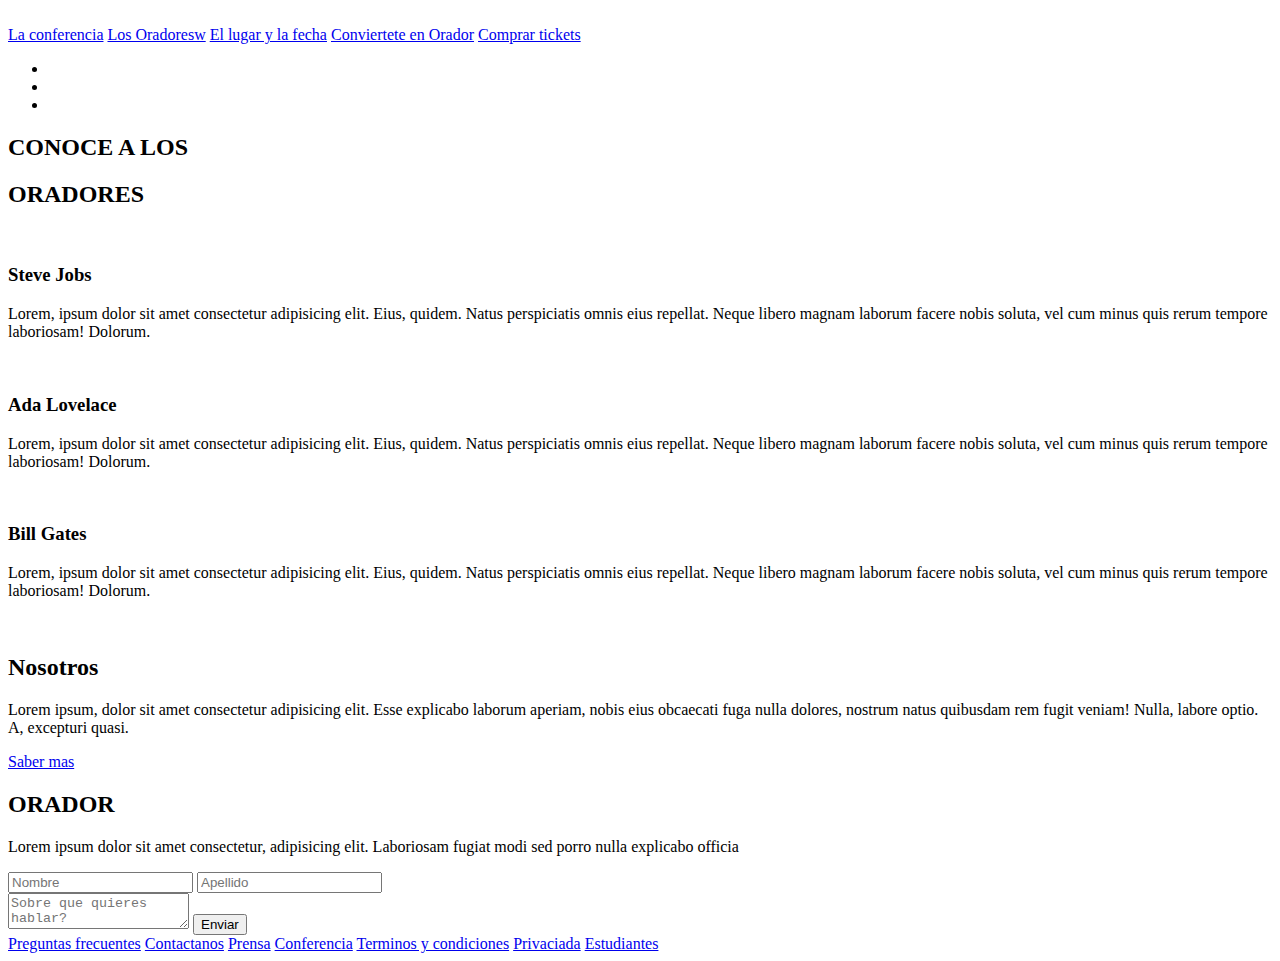
==== index.html @ 982222c0 "Pag Final" ====
<!DOCTYPE html>
<html lang="en">

<head>
    <meta charset="UTF-8">
    <meta name="viewport" content="width=device-width, initial-scale=1.0">
    <title>Mi pagina</title>
    <link rel="stylesheet" href="../css/stylo.css">
</head>

<body>
    <header class="header">

        <!-- Contenedor de Logo -->
            <div class="logo">
                <img src="../Imagenes/codoacodo.png" alt=""><span class="msj"></span>
            </div>

        <!-- Contenedor de menu de navegacion -->
        <nav class="navbar">
                <a href="#">La conferencia</a>
                <a href="#">Los Oradoresw</a>
                <a href="#">El lugar y la fecha</a>
                <a href="#">Conviertete en Orador</a>
                <a href="#">Comprar tickets</a>
        </nav>

    </header>

    <!-- Primer texto -->
    <section class="seccion-uno">
         <div class="carrucel">
            <ul>
                <li><img class="img" src="../Imagenes/ba1.jpg" alt=""></li>
                <li><img class="img" src="../Imagenes/ba2.jpg" alt=""></li>
                <li><img class="img" src="../Imagenes/ba3.jpg" alt=""></li>
            </ul>
            
        </p>

        </div>
    </section>

    <section class="seccion-dos">
        <h2 class="title">CONOCE A LOS</h2>
        <h2 class="title">ORADORES</H2>

        <div class="box">
            <i> <img class="img" src="../Imagenes/steve.jpg" alt=""></i>
            <h3 class="nombre">Steve Jobs</h3>
            <p class="descripcion">Lorem, ipsum dolor sit amet consectetur adipisicing elit. Eius, quidem. Natus perspiciatis omnis eius
                repellat. Neque libero magnam laborum facere nobis soluta, vel cum minus quis rerum tempore laboriosam!
                Dolorum.
            </p>
        </div>

        <div class="box">
            <i> <img class="img" src="../Imagenes/ada.jpeg" alt=""></i>
            <h3 class="nombre">Ada Lovelace</h3>
            <p class="descripcion">Lorem, ipsum dolor sit amet consectetur adipisicing elit. Eius, quidem. Natus perspiciatis omnis eius
                repellat. Neque libero magnam laborum facere nobis soluta, vel cum minus quis rerum tempore laboriosam!
                Dolorum.
            </p>
        </div>

        <div class="box">
            <i> <img class="img" src="../Imagenes/bill.jpg" alt=""></i>
            <h3 class="nombre">Bill Gates</h3>
            <p class="descripcion">Lorem, ipsum dolor sit amet consectetur adipisicing elit. Eius, quidem. Natus perspiciatis omnis eius
                repellat. Neque libero magnam laborum facere nobis soluta, vel cum minus quis rerum tempore laboriosam!
                Dolorum.
            </p>
        </div>

    </section>

    <section class="seccion-tres">

        <div class="box-tres">
            <i><img src="../Imagenes/honolulu.jpg" alt=""> </i>
        </div>

        <div class="box-tres">
            <h2 class="title3"> Nosotros</h2>
        <p class="texto3">Lorem ipsum, dolor sit amet consectetur adipisicing elit. Esse explicabo laborum aperiam, nobis eius
            obcaecati fuga nulla dolores, nostrum natus quibusdam rem fugit veniam! Nulla, labore optio. A, excepturi
            quasi.</p>

        <a href="#" class="btn3">Saber mas</a>
        </div>
    </section>

    <section class="seccion-4">
        <article class="contain">
            <h2>ORADOR</h2>
            <p>Lorem ipsum dolor sit amet consectetur, adipisicing elit. Laboriosam fugiat modi sed porro nulla explicabo officia</p>
            
            <div class="input-container">
                <input type="text" id="input1" placeholder="Nombre ">
                <input type="text" id="input2" placeholder="Apellido">
            </div>
            
            <textarea id="textbox" placeholder="Sobre que quieres hablar?"></textarea>
            
            <button id="boton">Enviar</button>
        </article>
    </section>

    <footer class="footer">
        <div class="footer-items">
            <a href="#"> Preguntas frecuentes</a>
            <a href="#">Contactanos</a>
            <a href="#">Prensa</a>
            <a href="#">Conferencia</a>
            <a href="#">Terminos y condiciones</a>
            <a href="#">Privaciada</a>
            <a href="#">Estudiantes</a>
        </div>
    </footer>
    

</body>

</html>
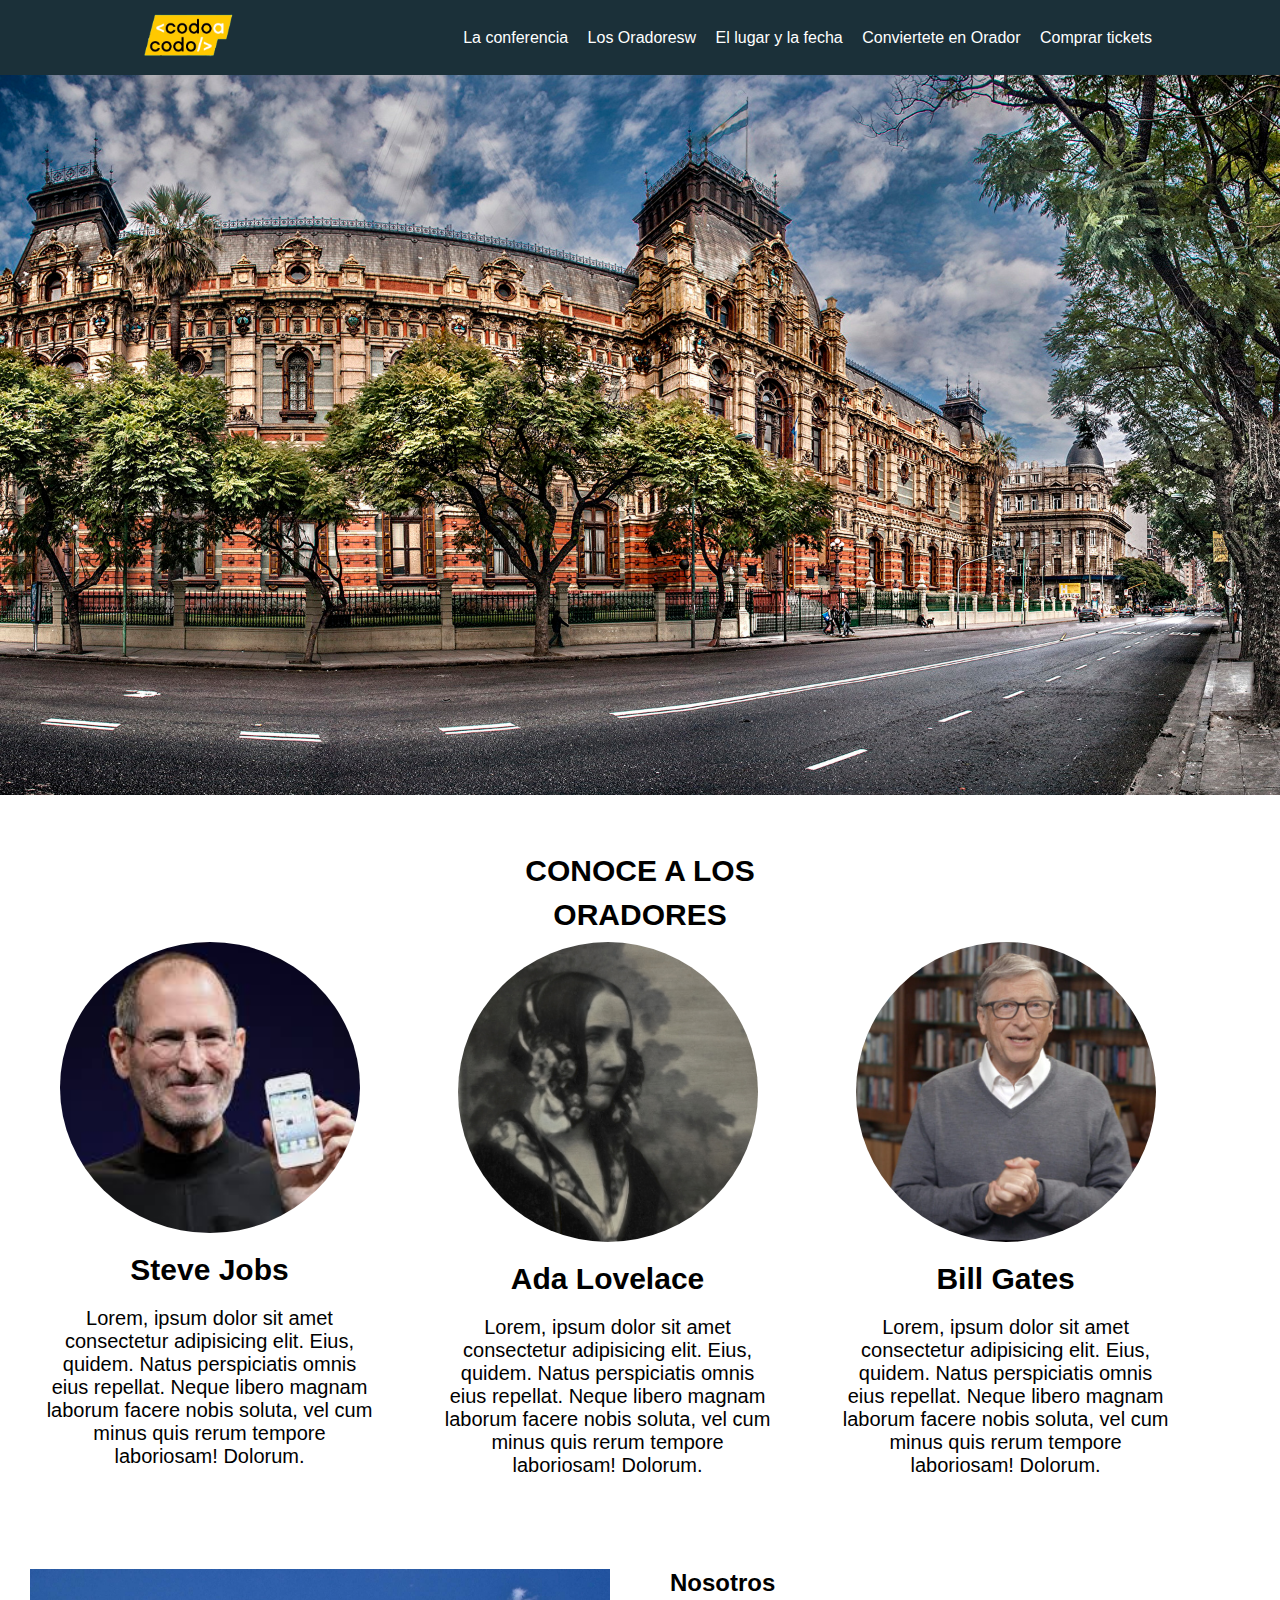
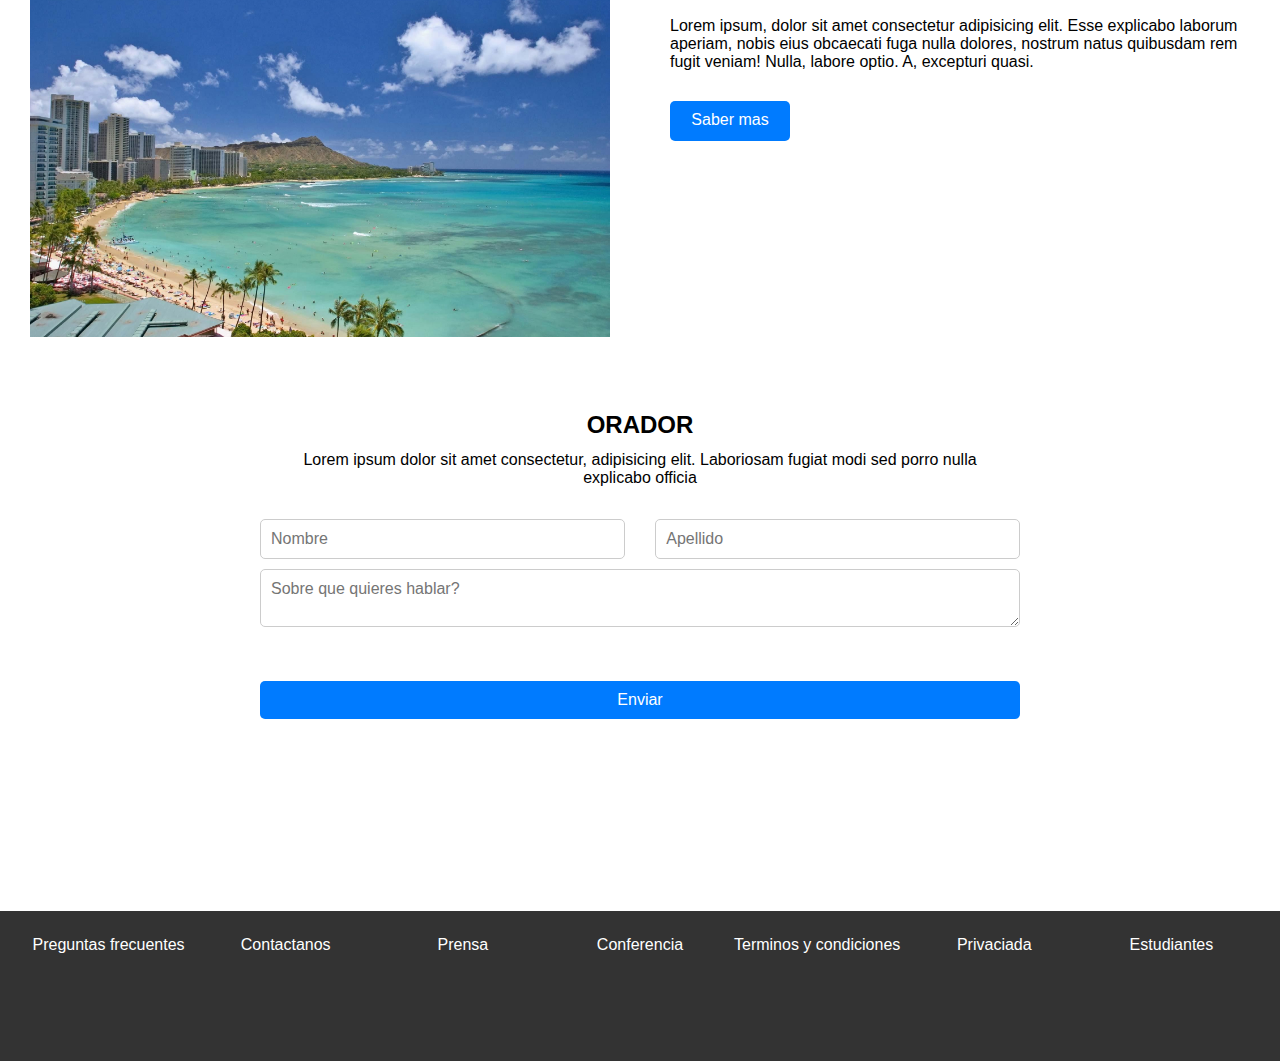
==== commit 186c905c: "Update index.html" ====
--- a/index.html
+++ b/index.html
@@ -5,7 +5,7 @@
     <meta charset="UTF-8">
     <meta name="viewport" content="width=device-width, initial-scale=1.0">
     <title>Mi pagina</title>
-    <link rel="stylesheet" href="../css/stylo.css">
+    <link rel="stylesheet" href="stylo.css">
 </head>
 
 <body>
@@ -13,7 +13,7 @@
 
         <!-- Contenedor de Logo -->
             <div class="logo">
-                <img src="../Imagenes/codoacodo.png" alt=""><span class="msj"></span>
+                <img src="codoacodo.png" alt=""><span class="msj"></span>
             </div>
 
         <!-- Contenedor de menu de navegacion -->
@@ -31,9 +31,9 @@
     <section class="seccion-uno">
          <div class="carrucel">
             <ul>
-                <li><img class="img" src="../Imagenes/ba1.jpg" alt=""></li>
-                <li><img class="img" src="../Imagenes/ba2.jpg" alt=""></li>
-                <li><img class="img" src="../Imagenes/ba3.jpg" alt=""></li>
+                <li><img class="img" src="ba1.jpg" alt=""></li>
+                <li><img class="img" src="ba2.jpg" alt=""></li>
+                <li><img class="img" src="ba3.jpg" alt=""></li>
             </ul>
             
         </p>
@@ -46,7 +46,7 @@
         <h2 class="title">ORADORES</H2>
 
         <div class="box">
-            <i> <img class="img" src="../Imagenes/steve.jpg" alt=""></i>
+            <i> <img class="img" src="steve.jpg" alt=""></i>
             <h3 class="nombre">Steve Jobs</h3>
             <p class="descripcion">Lorem, ipsum dolor sit amet consectetur adipisicing elit. Eius, quidem. Natus perspiciatis omnis eius
                 repellat. Neque libero magnam laborum facere nobis soluta, vel cum minus quis rerum tempore laboriosam!
@@ -55,7 +55,7 @@
         </div>
 
         <div class="box">
-            <i> <img class="img" src="../Imagenes/ada.jpeg" alt=""></i>
+            <i> <img class="img" src="ada.jpeg" alt=""></i>
             <h3 class="nombre">Ada Lovelace</h3>
             <p class="descripcion">Lorem, ipsum dolor sit amet consectetur adipisicing elit. Eius, quidem. Natus perspiciatis omnis eius
                 repellat. Neque libero magnam laborum facere nobis soluta, vel cum minus quis rerum tempore laboriosam!
@@ -64,7 +64,7 @@
         </div>
 
         <div class="box">
-            <i> <img class="img" src="../Imagenes/bill.jpg" alt=""></i>
+            <i> <img class="img" src="bill.jpg" alt=""></i>
             <h3 class="nombre">Bill Gates</h3>
             <p class="descripcion">Lorem, ipsum dolor sit amet consectetur adipisicing elit. Eius, quidem. Natus perspiciatis omnis eius
                 repellat. Neque libero magnam laborum facere nobis soluta, vel cum minus quis rerum tempore laboriosam!
@@ -77,7 +77,7 @@
     <section class="seccion-tres">
 
         <div class="box-tres">
-            <i><img src="../Imagenes/honolulu.jpg" alt=""> </i>
+            <i><img src="honolulu.jpg" alt=""> </i>
         </div>
 
         <div class="box-tres">
@@ -121,4 +121,4 @@
 
 </body>
 
-</html>+</html>
--- a/stylo.css
+++ b/stylo.css
@@ -0,0 +1,385 @@
+*{
+    margin: 0;
+    padding: 0;
+    box-sizing: border-box;
+    font-family: sans-serif;
+}
+
+.header{
+    background-color: #1b3039;
+    display: flex;
+    justify-content: space-between;
+    align-items: center;
+    height: 75px;
+    padding: 5px 10%;
+}
+
+.header .logo .msj{
+    display: inline;
+    text-align: center;
+    justify-content: center;
+    color: aliceblue;
+    margin-bottom: 50%;
+
+}
+
+.header .logo{
+    cursor: pointer;
+}
+
+
+.header .logo img{
+    height: 70px;
+    width: auto;
+    justify-content: center;
+    text-align: center;
+    transition: all 0.3s;
+}
+
+.header .logo img:hover{
+    transform: scale(1.2,1.2);
+}
+
+.header .navbar a{
+    text-decoration: none;
+    color: white;
+    margin-left: 15px;
+}
+
+
+.header .navbar a:hover{
+    color: hsl(47, 100%, 50%);
+}
+
+.seccion-uno .carrucel{
+    width: 100%;
+    height: auto;
+    overflow: hidden;
+    
+}
+
+.carrucel ul{
+    display: flex;
+    padding:0;
+    width: 300%;
+    animation: slider 15s infinite alternate ease-in-out;
+}
+
+.carrucel li{
+    width: 100%;
+    list-style: none;
+    position: relative;
+
+}
+
+.carrucel img{
+    width: 100%;
+
+}
+
+@keyframes slider{
+
+    0%{margin-left:0;}
+    20%{margin-left:0;}
+
+    25%{margin-left: -100%;}
+    45%{margin-left: -100%;}
+
+    
+    50%{margin-left: -200%;}
+    100%{margin-left: -200%;}
+
+}
+
+@medua (max-width:991px){
+    
+    body{
+        padding:30px;
+    }
+
+  
+    .carruce{
+        width:100%;
+    }
+}
+
+.seccion-dos{
+    height: 700px;
+    display: inline-block;
+    flex-wrap: wrap;
+    background: rgb(255, 255, 255);
+    margin: 10px;
+    padding: 15px;
+    border-radius: 30px;
+}
+
+
+.seccion-dos .box {
+    display: inline-block; 
+    vertical-align: top; 
+    width: 30%; 
+    margin-right: 2%; 
+    box-sizing: border-box; 
+    background: #ffffff;
+    border-radius: 30px;
+    text-align: center;
+}
+
+.seccion-dos .box p{
+    text-align: center;
+    justify-content: center;
+    font-size: 20px;
+    margin: 20px;
+}
+
+.seccion-dos .box .nombre{
+    text-align: center;
+    font-size: 30px;
+    margin: 20px;
+}
+
+
+
+.seccion-dos .title{
+    text-align: center;
+    justify-content: center;
+    font-size: 30px;
+    margin: 10px;
+
+}
+
+.seccion-dos .box .img{
+    display: inline-block; 
+    vertical-align: middle;
+    margin: auto;
+    height: 300px;
+    width: 300px;
+    border-radius: 50%;
+    max-width: 100%; 
+    height: auto;
+
+
+}
+
+@media (max-width: 768px) {
+    .seccion-dos .box {
+        width: 48%; 
+        margin-right: 2%;
+    }
+}
+
+@media (max-width: 480px) {
+    .seccion-dos .box {
+        width: 100%; 
+        margin-right: 0;
+    }
+}
+
+
+.seccion-tres {
+    display: flex;
+    flex-wrap: wrap; 
+}
+
+.box-tres {
+    flex: 1; 
+    padding: 20px;
+    text-align: center;
+    background: #ffffff;
+    border-radius: 30px;
+    margin: 10px; 
+}
+
+.box-tres img {
+    max-width: 100%;
+    height: auto;
+}
+
+.title3 {
+    text-align: left;
+    font-size: 24px;
+}
+
+.texto3 {
+    text-align: left;
+    font-size: 16px;
+    margin-top: 20px;
+    margin-bottom: 30px; 
+}
+
+.btn3 {
+    display: block;
+    background-color: #007bff;
+    color: #fff;
+    padding: 10px 20px;
+    border: none;
+    border-radius: 5px;
+    text-decoration: none;
+    font-size: 16px;
+    cursor: pointer;
+    transition: background-color 0.3s, color 0.3s;
+    width: 120px;
+    height: 40px;
+    text-align: center;
+
+}
+
+.btn3:hover {
+    background-color: #0056b3;
+}
+
+@media (max-width: 991px) {
+    .seccion-tres {
+        flex-direction: column; 
+        align-items: center; 
+    }
+
+    .box-tres {
+        flex: 1; 
+        padding: 20px; 
+        text-align: center; 
+    }
+
+    .box-tres img {
+        max-width: 100%; 
+        height: auto; 
+}
+}
+
+
+.seccion-4 .contain{
+    margin: auto;
+    width: 800px;
+    height: 500px;
+    background: #ffffff;
+    text-align: center;
+}
+
+.seccion-4 .contain p{
+    padding: 12px;
+}
+.input-container {
+    display: flex;
+    flex-direction: row;
+    justify-content: space-between;
+    margin-bottom: 10px;
+}
+
+.input-container input,
+#textbox {
+    width: 48%; 
+    padding: 10px;
+    border: 1px solid #ccc;
+    border-radius: 5px;
+    font-size: 16px;
+}
+
+#textbox {
+    width: 100%; 
+}
+
+
+#boton {
+    display: block;
+    margin-top: 50px;
+    width: 100%;
+    padding: 10px;
+    background-color: #007bff;
+    color: #fff;
+    border: none;
+    border-radius: 5px;
+    font-size: 16px;
+    cursor: pointer;
+    transition: background-color 0.3s, color 0.3s;
+}
+
+#boton:hover {
+    background-color: #0056b3;
+}
+
+.seccion-4 {
+    padding: 20px;
+    text-align: center;
+}
+
+.contain {
+    max-width: 800px;
+    margin: 0 auto;
+    padding: 20px;
+}
+
+h2 {
+    font-size: 24px;
+}
+
+p {
+    font-size: 16px;
+    margin-bottom: 20px;
+}
+
+/* Estilos para pantallas más pequeñas */
+@media (max-width: 768px) {
+    .input-container {
+        flex-direction: column;
+        align-items: center;
+    }
+
+    .input-container input,
+    #textbox {
+        width: 100%;
+    }
+
+    #boton {
+        width: 100%;
+    }
+}
+
+/* Estilos para el footer */
+.footer {
+    background-color: #333;
+    color: white;
+    padding: 20px;
+    text-align: center;
+    height: 150px;
+    justify-content: center;
+}
+
+.title5 {
+
+    font-size: 24px;
+    margin-bottom: auto;
+    margin-top: auto;
+
+}
+
+/* Estilos para los ítems en el footer */
+.footer-items {
+    display: flex;
+    justify-content: space-between;
+    flex-wrap: wrap;
+}
+
+.footer-items a {
+    text-decoration: none;
+    color: #ffffff;
+    flex: 1;
+    text-align: center;
+    padding: 5px;
+    margin: 0;
+}
+
+@media (max-width: 768px) {
+    .footer-items {
+        flex-direction: column;
+        align-items: center;
+    }
+
+.footer .footer-items a {
+        width: 100%;
+        margin-bottom: 5px;
+    }
+}
+
+.footer-items a:hover {
+    color: #0056b3;
+}
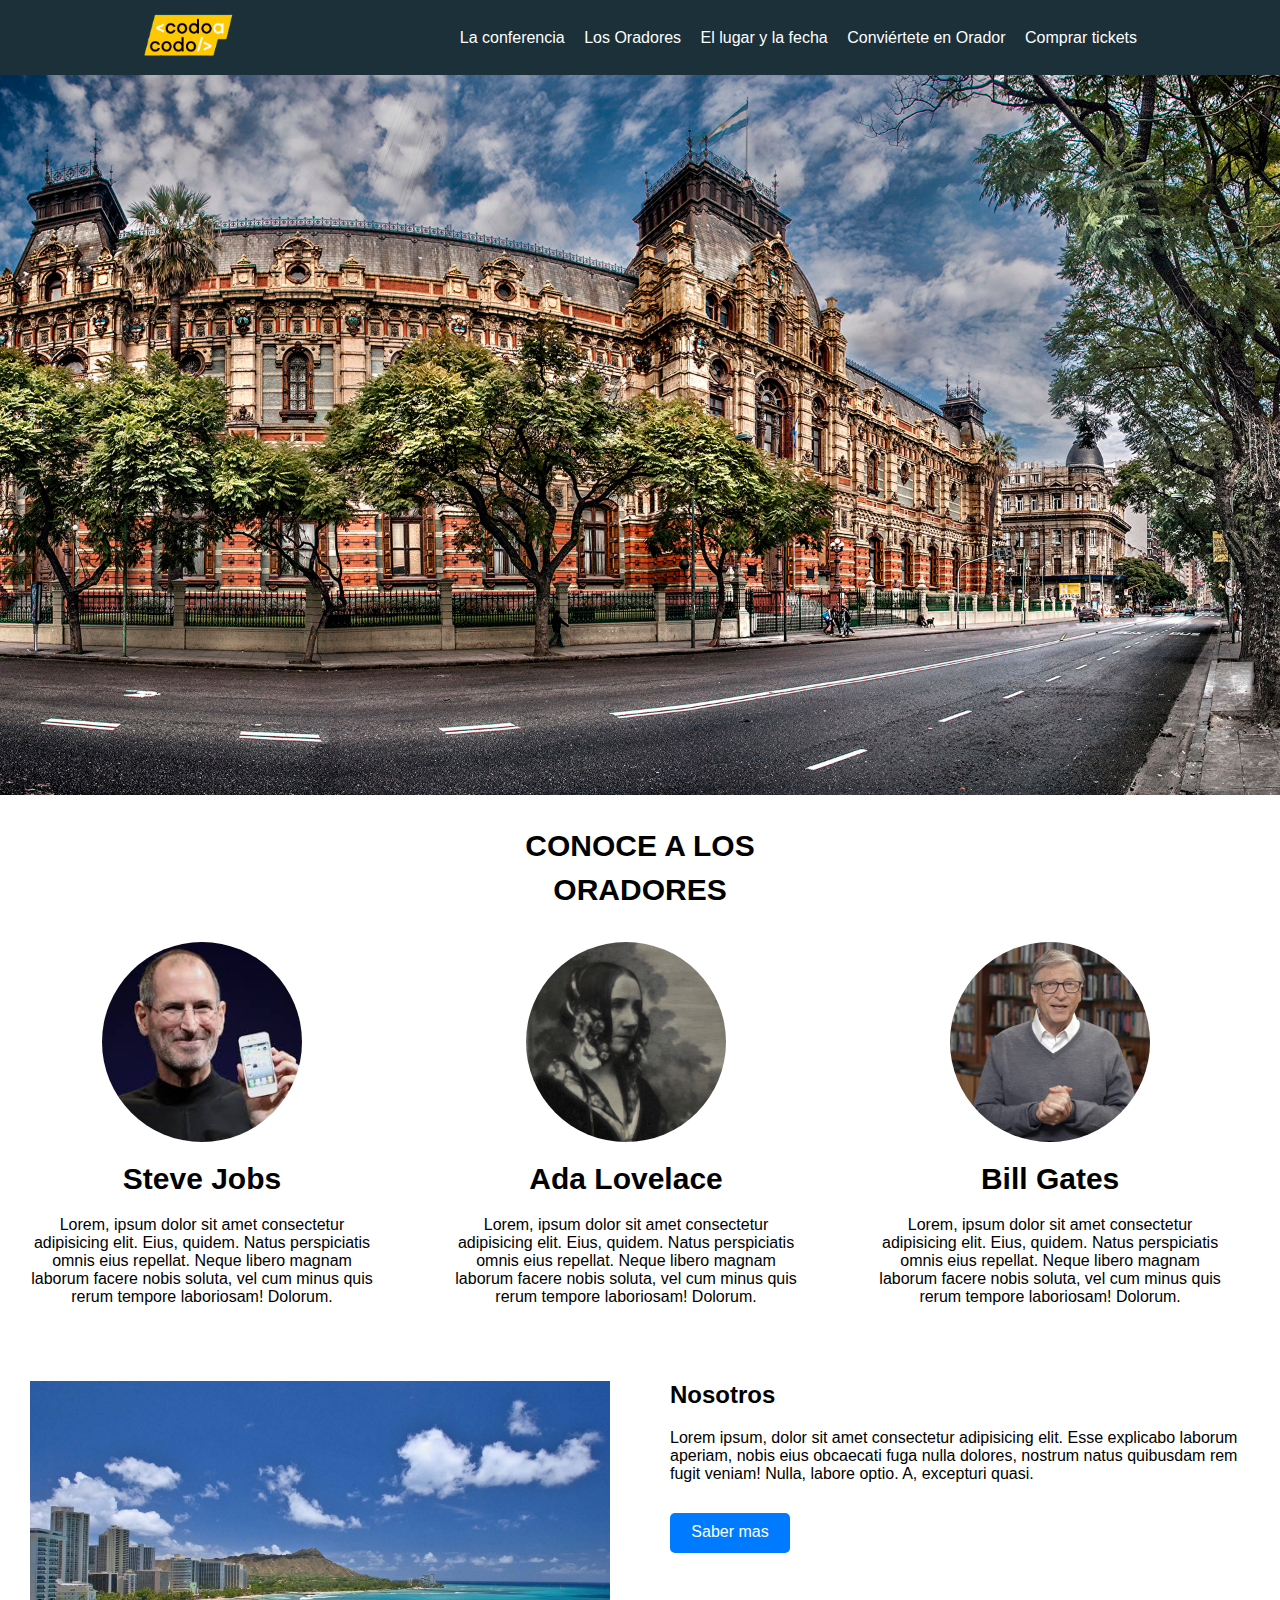
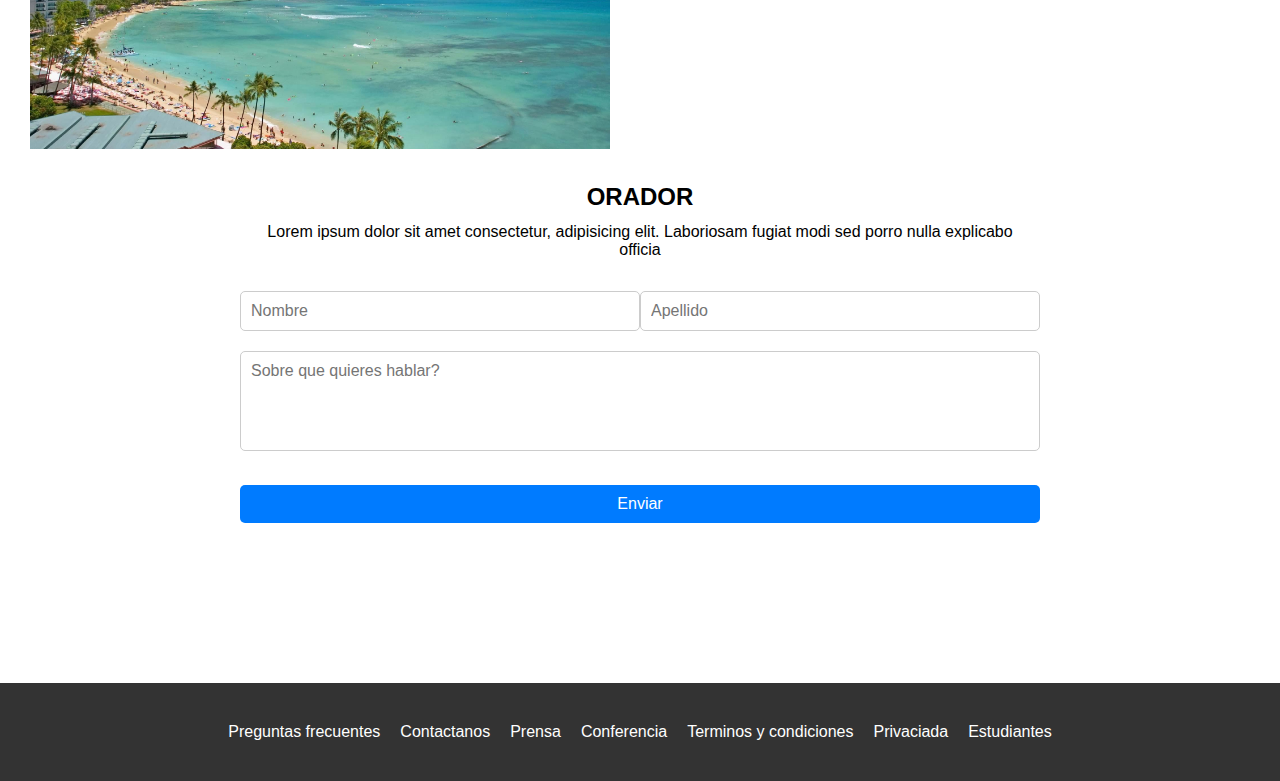
==== commit be6403c7: "Agregado de pagina comprarTiket" ====
--- a/index.html
+++ b/index.html
@@ -14,15 +14,18 @@
         <!-- Contenedor de Logo -->
             <div class="logo">
                 <img src="codoacodo.png" alt=""><span class="msj"></span>
-            </div>
-
+            </div>   
+            
         <!-- Contenedor de menu de navegacion -->
-        <nav class="navbar">
-                <a href="#">La conferencia</a>
-                <a href="#">Los Oradoresw</a>
-                <a href="#">El lugar y la fecha</a>
-                <a href="#">Conviertete en Orador</a>
-                <a href="#">Comprar tickets</a>
+        <nav class="navbar" id="navbar">
+            <a href="#" class="navbar-item">La conferencia</a>
+            <a href="#" class="navbar-item">Los Oradores</a>
+            <a href="#" class="navbar-item">El lugar y la fecha</a>
+            <a href="#" class="navbar-item">Conviértete en Orador</a>
+            <a href="/comprarTiket.html" class="navbar-item">Comprar tickets</a>
+            <a href="javascript:void(0);" class="icon" onclick="myFunction()">
+                <i class="fa fa-bars"></i>
+            </a>
         </nav>
 
     </header>
@@ -96,13 +99,13 @@
             <p>Lorem ipsum dolor sit amet consectetur, adipisicing elit. Laboriosam fugiat modi sed porro nulla explicabo officia</p>
             
             <div class="input-container">
-                <input type="text" id="input1" placeholder="Nombre ">
-                <input type="text" id="input2" placeholder="Apellido">
+                <input type="text" id="input1" placeholder="Nombre" required>
+                <input type="text" id="input2" placeholder="Apellido" required>
             </div>
             
-            <textarea id="textbox" placeholder="Sobre que quieres hablar?"></textarea>
+            <textarea id="textbox" placeholder="Sobre que quieres hablar?" required></textarea>
             
-            <button id="boton">Enviar</button>
+            <button id="boton" type="submit">Enviar</button>
         </article>
     </section>
 
--- a/stylo.css
+++ b/stylo.css
@@ -47,6 +47,8 @@
 }
 
 
+
+
 .header .navbar a:hover{
     color: hsl(47, 100%, 50%);
 }
@@ -74,6 +76,7 @@
 
 .carrucel img{
     width: 100%;
+    height: auto;
 
 }
 
@@ -98,39 +101,26 @@
     }
 
   
-    .carruce{
+    .carrucel{
         width:100%;
     }
 }
 
-.seccion-dos{
-    height: 700px;
+
+
+.seccion-dos .box {
     display: inline-block;
-    flex-wrap: wrap;
     background: rgb(255, 255, 255);
     margin: 10px;
     padding: 15px;
     border-radius: 30px;
-}
-
-
-.seccion-dos .box {
-    display: inline-block; 
     vertical-align: top; 
     width: 30%; 
     margin-right: 2%; 
-    box-sizing: border-box; 
-    background: #ffffff;
     border-radius: 30px;
-    text-align: center;
-}
-
-.seccion-dos .box p{
-    text-align: center;
-    justify-content: center;
-    font-size: 20px;
-    margin: 20px;
-}
+    height: auto;
+}
+
 
 .seccion-dos .box .nombre{
     text-align: center;
@@ -147,19 +137,33 @@
     margin: 10px;
 
 }
-
-.seccion-dos .box .img{
-    display: inline-block; 
-    vertical-align: middle;
-    margin: auto;
-    height: 300px;
-    width: 300px;
+  
+  
+  .box {
+    flex-basis: 30%;
+    margin: 10px;
+    text-align: center;
+    position: relative;
+    display: flex;
+    flex-direction: column;
+    align-items: center;
+  }
+  
+  .box .img {
+    display: block;
+    margin: 0 auto;
+    height: 200px;
+    width: 200px;
     border-radius: 50%;
-    max-width: 100%; 
-    height: auto;
-
-
-}
+    transition: transform 0.3s, filter 0.3s;
+  }
+  
+  .box:hover .img {
+    transform: scale(1.1);
+    filter: grayscale(0) saturate(2);
+  }
+
+
 
 @media (max-width: 768px) {
     .seccion-dos .box {
@@ -276,6 +280,7 @@
 
 #textbox {
     width: 100%; 
+    resize: none;
 }
 
 
@@ -297,15 +302,15 @@
     background-color: #0056b3;
 }
 
+/* Estilos base */
 .seccion-4 {
-    padding: 20px;
     text-align: center;
 }
 
 .contain {
     max-width: 800px;
     margin: 0 auto;
-    padding: 20px;
+    padding: 0px;
 }
 
 h2 {
@@ -315,6 +320,46 @@
 p {
     font-size: 16px;
     margin-bottom: 20px;
+}
+
+.input-container {
+    display: flex;
+    flex-direction: row;
+    justify-content: space-between;
+    margin-bottom: 10px;
+}
+
+.input-container input,
+#textbox {
+    width: 100%; 
+    padding: 10px;
+    border: 1px solid #ccc;
+    border-radius: 5px;
+    font-size: 16px;
+    margin-bottom: 10px;
+}
+
+#textbox {
+    height: 100px; 
+    resize: none;
+}
+
+#boton {
+    display: block;
+    margin-top: 20px;
+    width: 100%;
+    padding: 10px;
+    background-color: #007bff;
+    color: #fff;
+    border: none;
+    border-radius: 5px;
+    font-size: 16px;
+    cursor: pointer;
+    transition: background-color 0.3s, color 0.3s;
+}
+
+#boton:hover {
+    background-color: #0056b3;
 }
 
 /* Estilos para pantallas más pequeñas */
@@ -338,34 +383,27 @@
 .footer {
     background-color: #333;
     color: white;
-    padding: 20px;
-    text-align: center;
-    height: 150px;
-    justify-content: center;
+    padding: 30px;
+    text-align: center;
 }
 
 .title5 {
-
     font-size: 24px;
     margin-bottom: auto;
     margin-top: auto;
-
-}
-
-/* Estilos para los ítems en el footer */
+}
+
 .footer-items {
     display: flex;
-    justify-content: space-between;
+    justify-content: center;
     flex-wrap: wrap;
 }
 
 .footer-items a {
     text-decoration: none;
     color: #ffffff;
-    flex: 1;
-    text-align: center;
     padding: 5px;
-    margin: 0;
+    margin: 5px;
 }
 
 @media (max-width: 768px) {
@@ -374,7 +412,7 @@
         align-items: center;
     }
 
-.footer .footer-items a {
+    .footer .footer-items a {
         width: 100%;
         margin-bottom: 5px;
     }
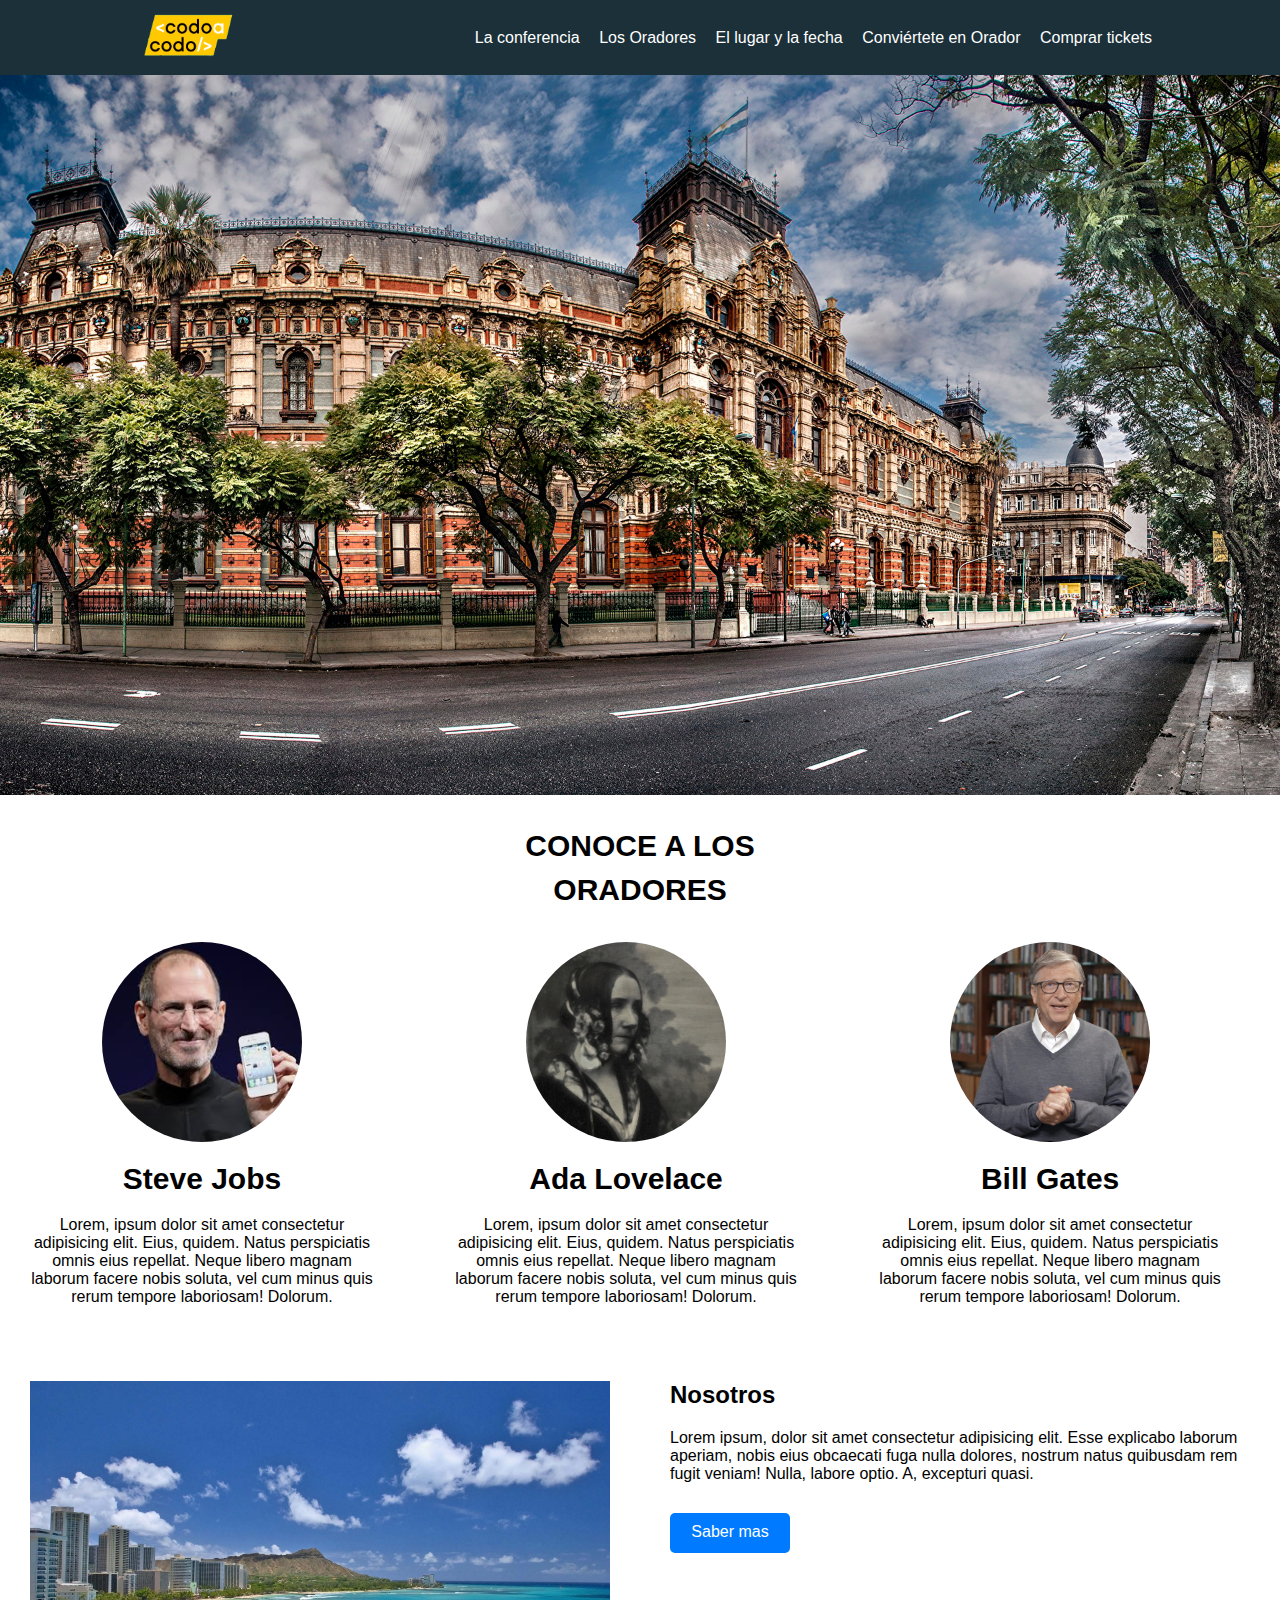
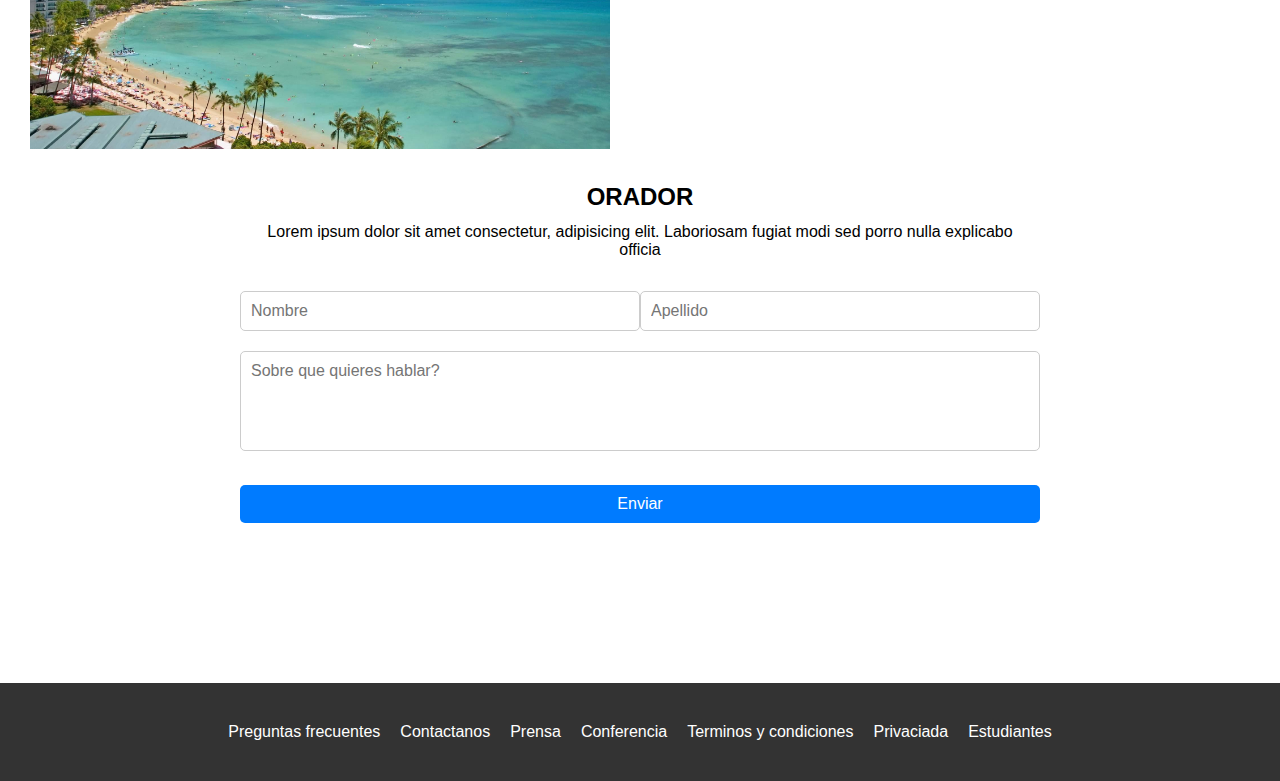
==== commit 588acea8: "cambios agregados y el JS" ====
--- a/index.html
+++ b/index.html
@@ -22,10 +22,8 @@
             <a href="#" class="navbar-item">Los Oradores</a>
             <a href="#" class="navbar-item">El lugar y la fecha</a>
             <a href="#" class="navbar-item">Conviértete en Orador</a>
-            <a href="/comprarTiket.html" class="navbar-item">Comprar tickets</a>
-            <a href="javascript:void(0);" class="icon" onclick="myFunction()">
-                <i class="fa fa-bars"></i>
-            </a>
+            <a href="/CC-TPintegrador/comprarTiket.html" class="navbar-item">Comprar tickets</a>
+            
         </nav>
 
     </header>
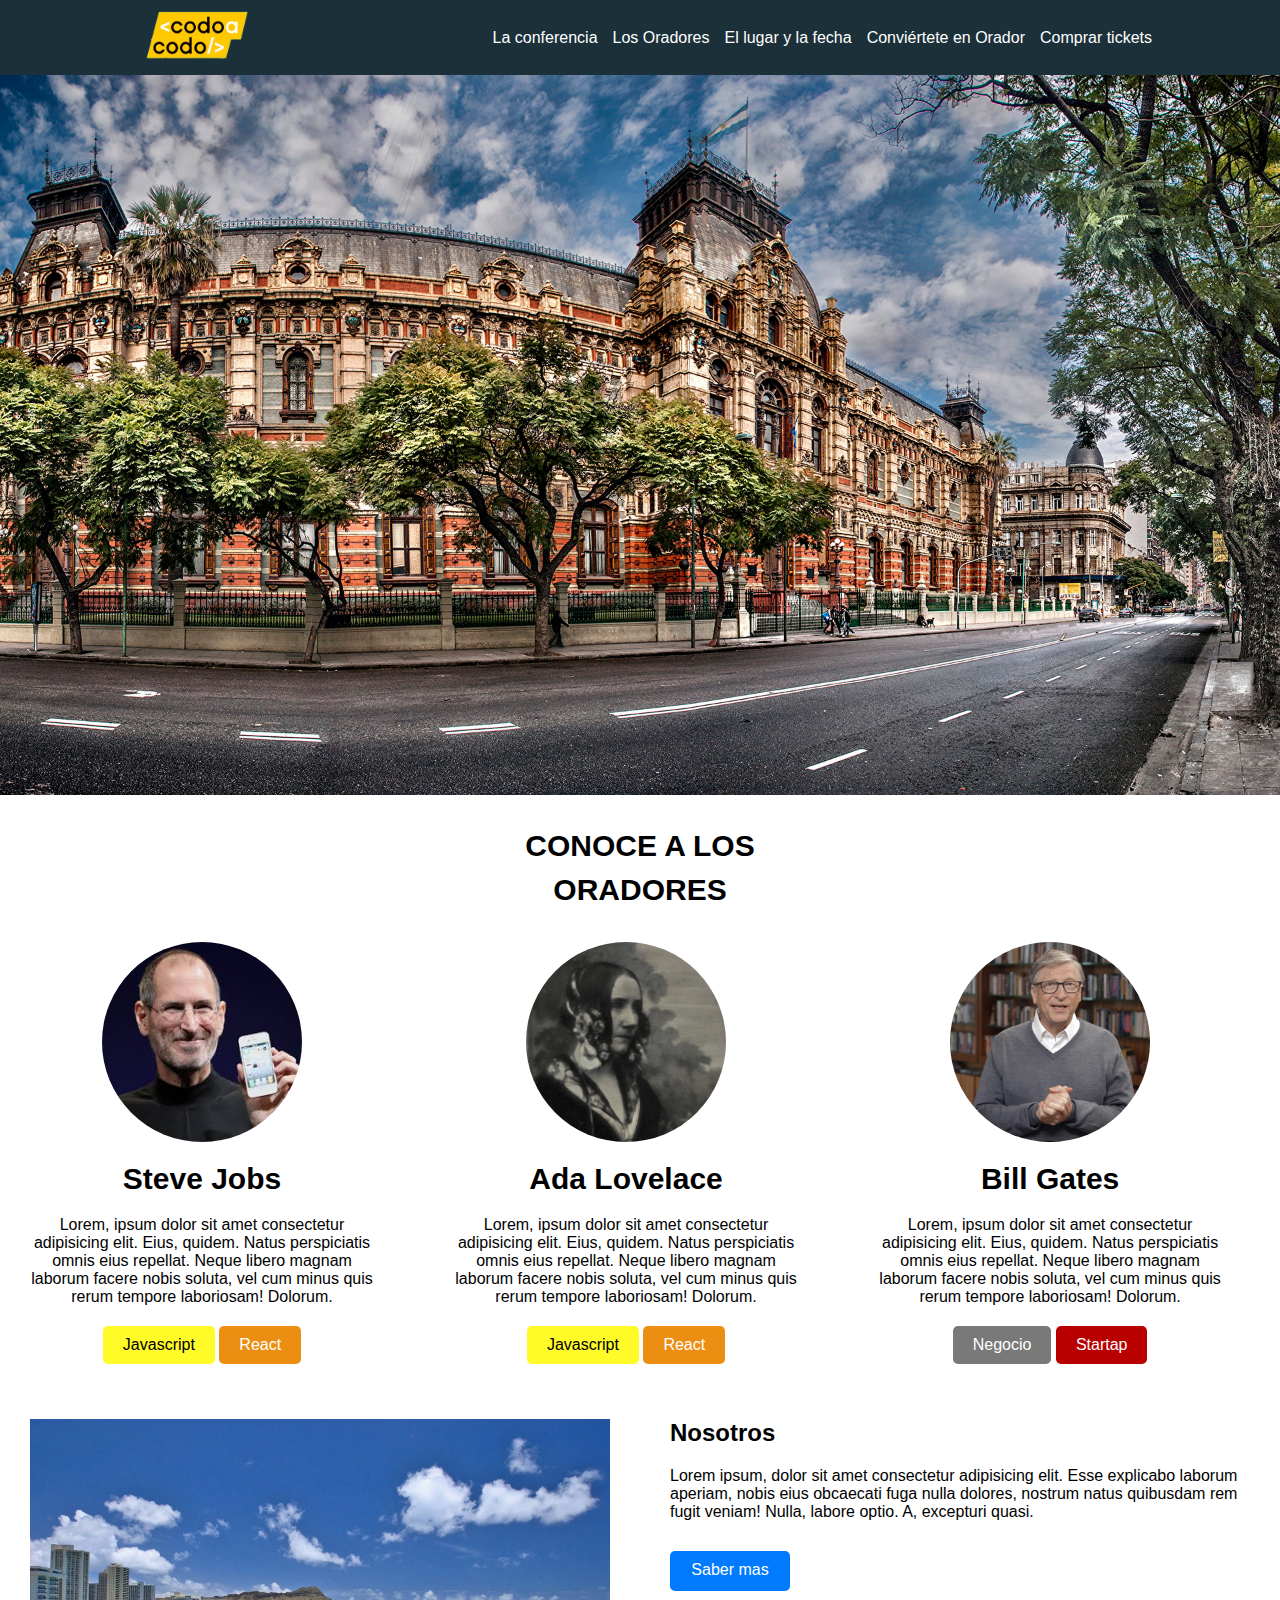
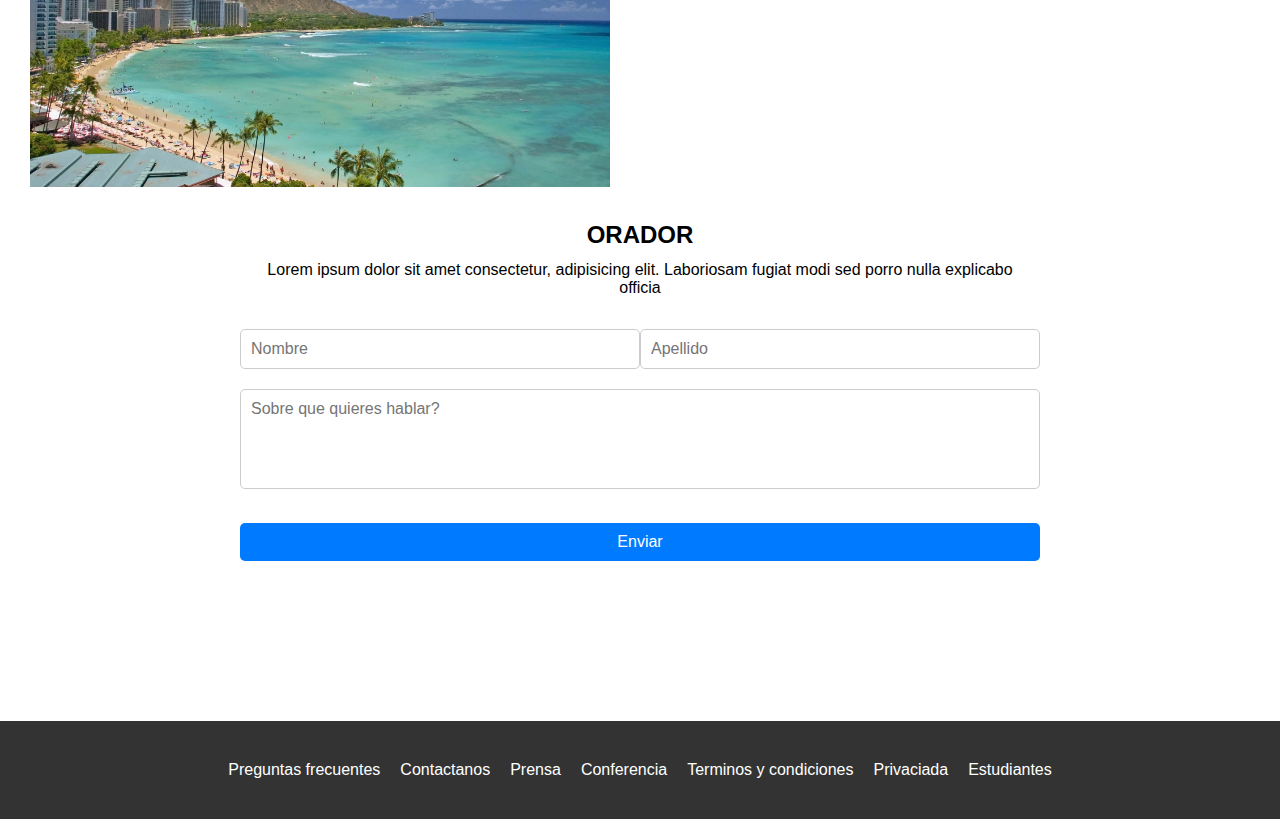
==== commit b07a27b0: "Nuevos cambios" ====
--- a/index.html
+++ b/index.html
@@ -53,6 +53,8 @@
                 repellat. Neque libero magnam laborum facere nobis soluta, vel cum minus quis rerum tempore laboriosam!
                 Dolorum.
             </p>
+            <button class="botonSeccionDosJS" type="text">Javascript</button>
+            <button class="botonSeccionDosR" type="submit">React</button>
         </div>
 
         <div class="box">
@@ -62,6 +64,8 @@
                 repellat. Neque libero magnam laborum facere nobis soluta, vel cum minus quis rerum tempore laboriosam!
                 Dolorum.
             </p>
+            <button class="botonSeccionDosJS" type="submit">Javascript</button>
+            <button class="botonSeccionDosR" type="submit">React</button>
         </div>
 
         <div class="box">
@@ -71,6 +75,8 @@
                 repellat. Neque libero magnam laborum facere nobis soluta, vel cum minus quis rerum tempore laboriosam!
                 Dolorum.
             </p>
+            <button class="botonSeccionDosN"  id ="boton3" type="submit">Negocio</button>
+            <button class="botonSeccionDosS" id="boton3" type="submit">Startap</button>
         </div>
 
     </section>
--- a/stylo.css
+++ b/stylo.css
@@ -5,7 +5,7 @@
     font-family: sans-serif;
 }
 
-.header{
+.header {
     background-color: #1b3039;
     display: flex;
     justify-content: space-between;
@@ -14,45 +14,57 @@
     padding: 5px 10%;
 }
 
-.header .logo .msj{
-    display: inline;
-    text-align: center;
-    justify-content: center;
-    color: aliceblue;
-    margin-bottom: 50%;
-
-}
-
-.header .logo{
-    cursor: pointer;
-}
-
-
-.header .logo img{
-    height: 70px;
+.header .logo {
+    cursor: pointer;
+}
+
+.header .logo img {
+    height: 80px;
     width: auto;
-    justify-content: center;
-    text-align: center;
     transition: all 0.3s;
 }
 
-.header .logo img:hover{
-    transform: scale(1.2,1.2);
-}
-
-.header .navbar a{
+.header .logo img:hover {
+    transform: scale(1.2, 1.2);
+}
+
+.header .navbar {
+    display: flex;
+    align-items: center;
+}
+
+.header .navbar a {
     text-decoration: none;
     color: white;
     margin-left: 15px;
 }
 
-
-
-
-.header .navbar a:hover{
+.header .navbar a:hover {
     color: hsl(47, 100%, 50%);
 }
 
+@media (max-width: 780px) {
+    .header {
+        flex-direction: column;
+        align-items: center;
+        height: auto;
+    }
+
+    .header .navbar {
+        flex-direction: column;
+        margin-bottom: 15px;
+    }
+
+    .navbar a{
+      margin-bottom: 10px;
+    }
+    
+
+    .header .logo {
+        margin-bottom: 10px;
+    }
+}
+/*-----------------------------------------------*/
 .seccion-uno .carrucel{
     width: 100%;
     height: auto;
@@ -92,18 +104,6 @@
     50%{margin-left: -200%;}
     100%{margin-left: -200%;}
 
-}
-
-@medua (max-width:991px){
-    
-    body{
-        padding:30px;
-    }
-
-  
-    .carrucel{
-        width:100%;
-    }
 }
 
 
@@ -164,6 +164,71 @@
   }
 
 
+  .box .botonSeccionDosJS {
+    padding: 10px 20px;
+    background-color: #fffb28;
+    color: rgb(0, 0, 0);
+    border: none;
+    border-radius: 5px;
+    font-size: 16px;
+    cursor: pointer;
+    transition: background-color 0.3s;
+}
+
+.box .botonSeccionDosR {
+    padding: 10px 20px;
+    background-color: #ec8e12;
+    color: rgb(255, 255, 255);
+    border: none;
+    border-radius: 5px;
+    font-size: 16px;
+    cursor: pointer;
+    transition: background-color 0.3s;
+}
+
+/* Estilos hover del botón */
+.box .botonSeccionDosJS:hover {
+    background-color: #e2e04e;
+}
+
+.box .botonSeccionDosR:hover {
+    background-color: #cc8b36;
+}
+
+
+.box .botonSeccionDosN {
+    padding: 10px 20px;
+    background-color: #797979;
+    color: rgb(255, 255, 255);
+    border: none;
+    border-radius: 5px;
+    font-size: 16px;
+    cursor: pointer;
+    transition: background-color 0.3s;
+}
+
+/* Estilos hover del botón */
+.box .botonSeccionDosN:hover {
+    background-color: #444040;
+}
+
+.box .botonSeccionDosS {
+    padding: 10px 20px;
+    background-color: #b90000;
+    color: rgb(255, 255, 255);
+    border: none;
+    border-radius: 5px;
+    font-size: 16px;
+    cursor: pointer;
+    transition: background-color 0.3s;
+}
+
+/* Estilos hover del botón */
+.box .botonSeccionDosS:hover {
+    background-color: #d83030;
+}
+
+
 
 @media (max-width: 768px) {
     .seccion-dos .box {
@@ -363,21 +428,26 @@
 }
 
 /* Estilos para pantallas más pequeñas */
-@media (max-width: 768px) {
-    .input-container {
-        flex-direction: column;
-        align-items: center;
-    }
-
-    .input-container input,
-    #textbox {
+/* Estilos generales */
+.contain {
+    width: 80%;
+    margin: 0 auto;
+    text-align: center;
+}
+
+/* Estilos responsivos */
+@media only screen and (max-width: 600px) {
+    .contain {
+        display: inline;
         width: 100%;
-    }
-
-    #boton {
-        width: 100%;
-    }
-}
+        
+    }
+
+    .contain #boton{
+        margin-bottom: 15px;
+    }
+}
+
 
 /* Estilos para el footer */
 .footer {
@@ -406,9 +476,9 @@
     margin: 5px;
 }
 
-@media (max-width: 768px) {
+@media (max-width: 780px) {
     .footer-items {
-        flex-direction: column;
+        flex-direction: column-reverse;
         align-items: center;
     }
 
